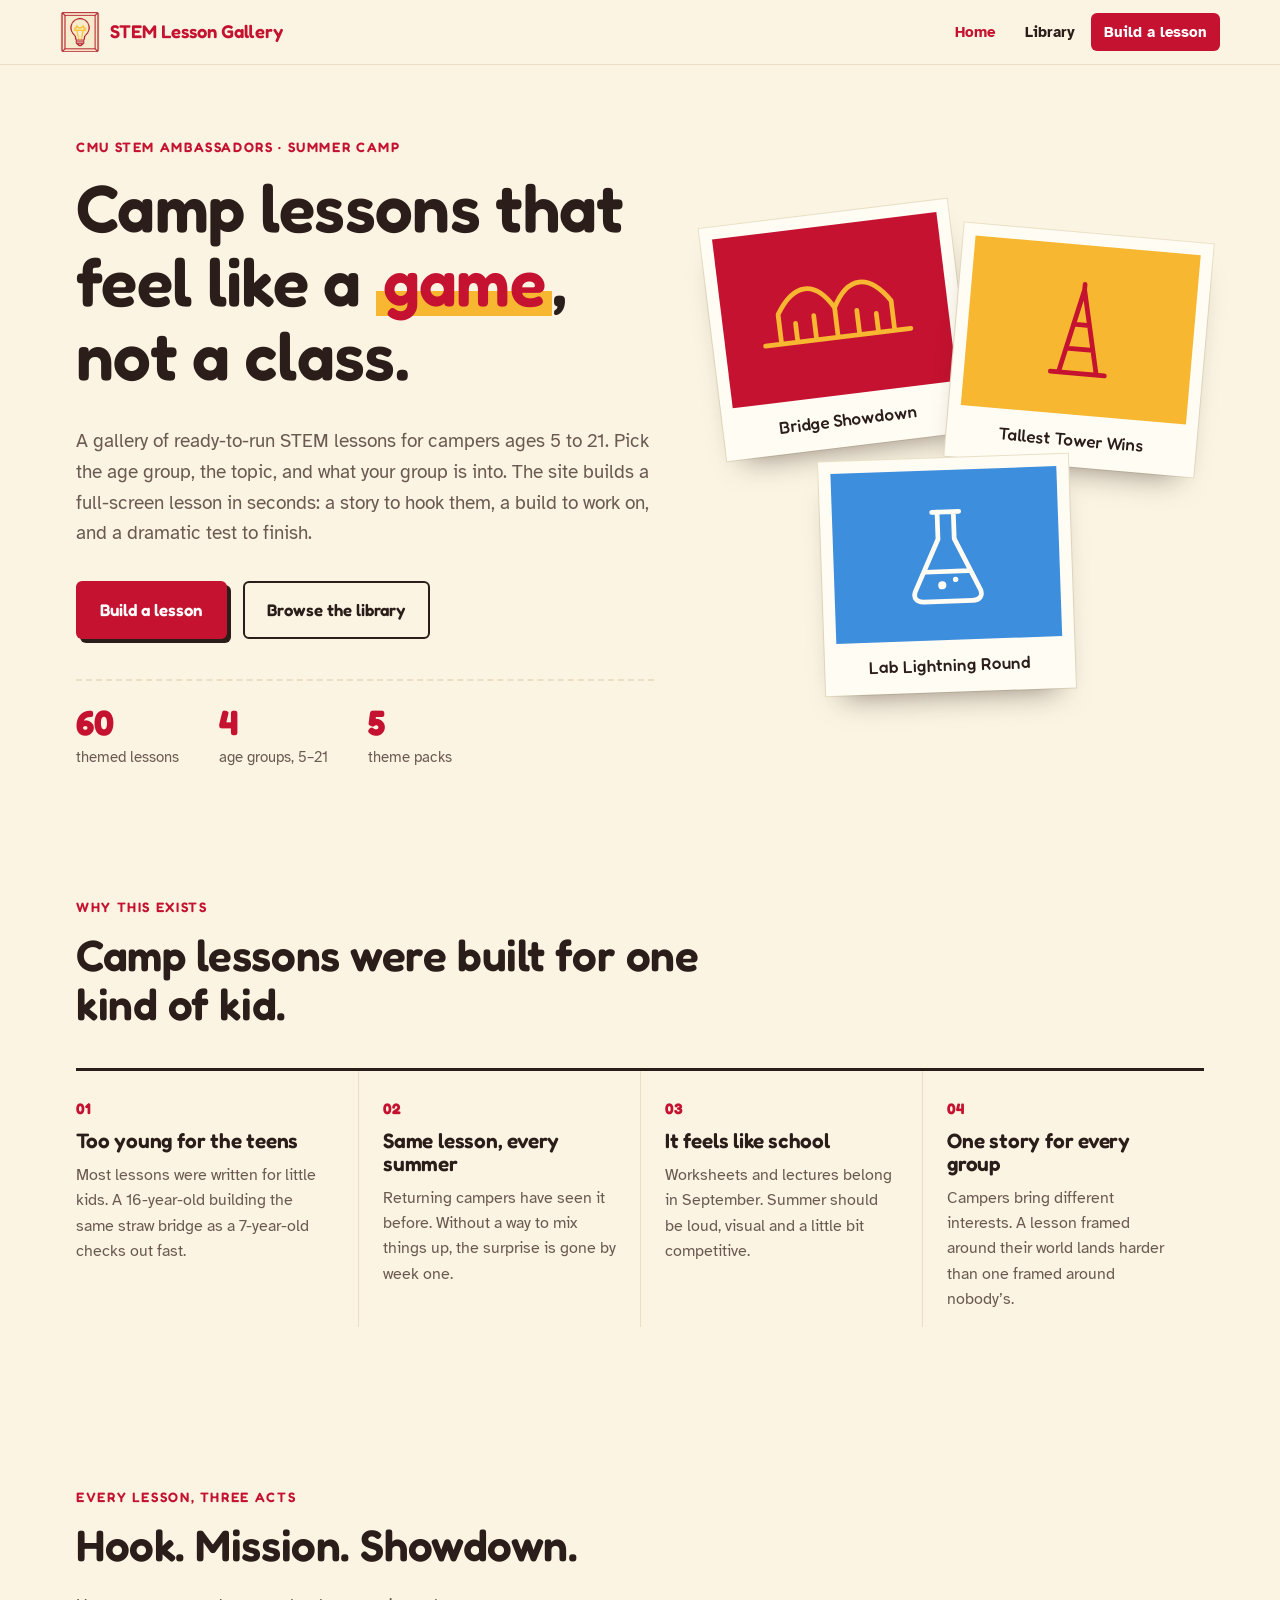
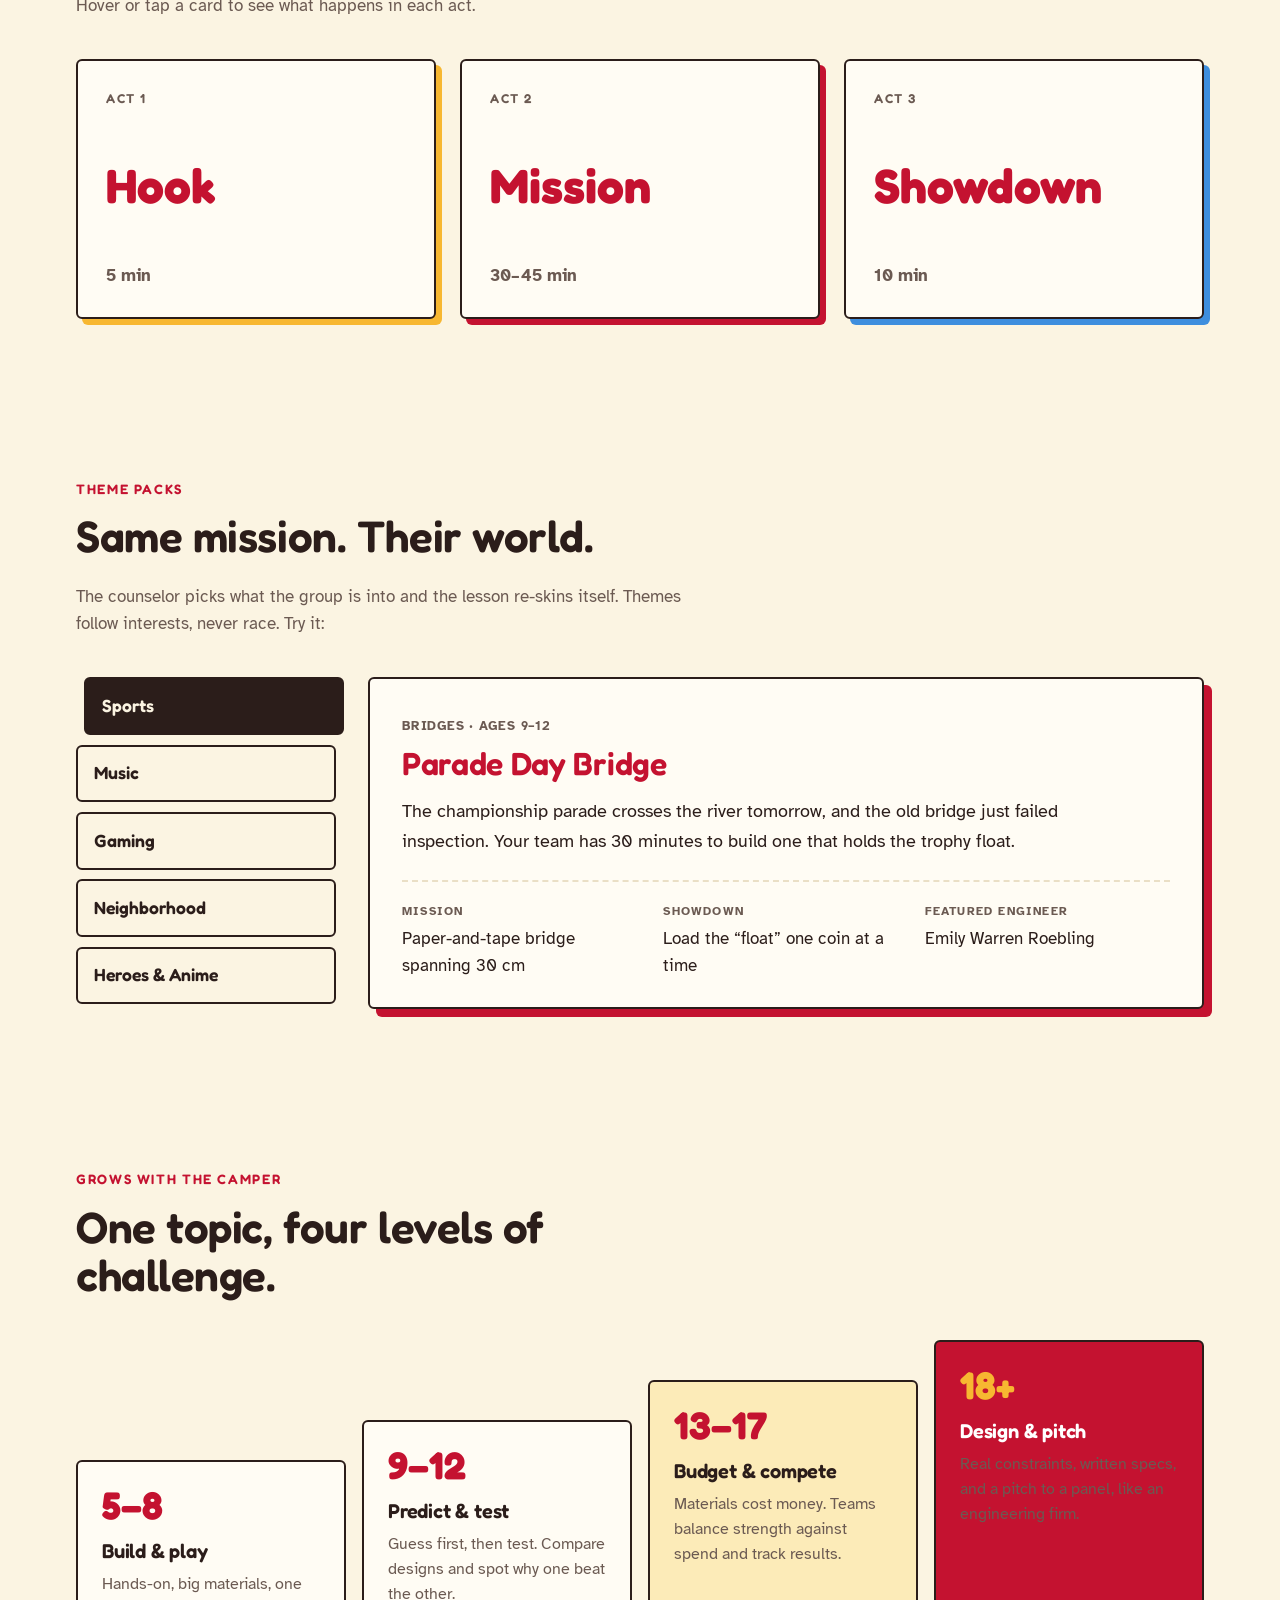
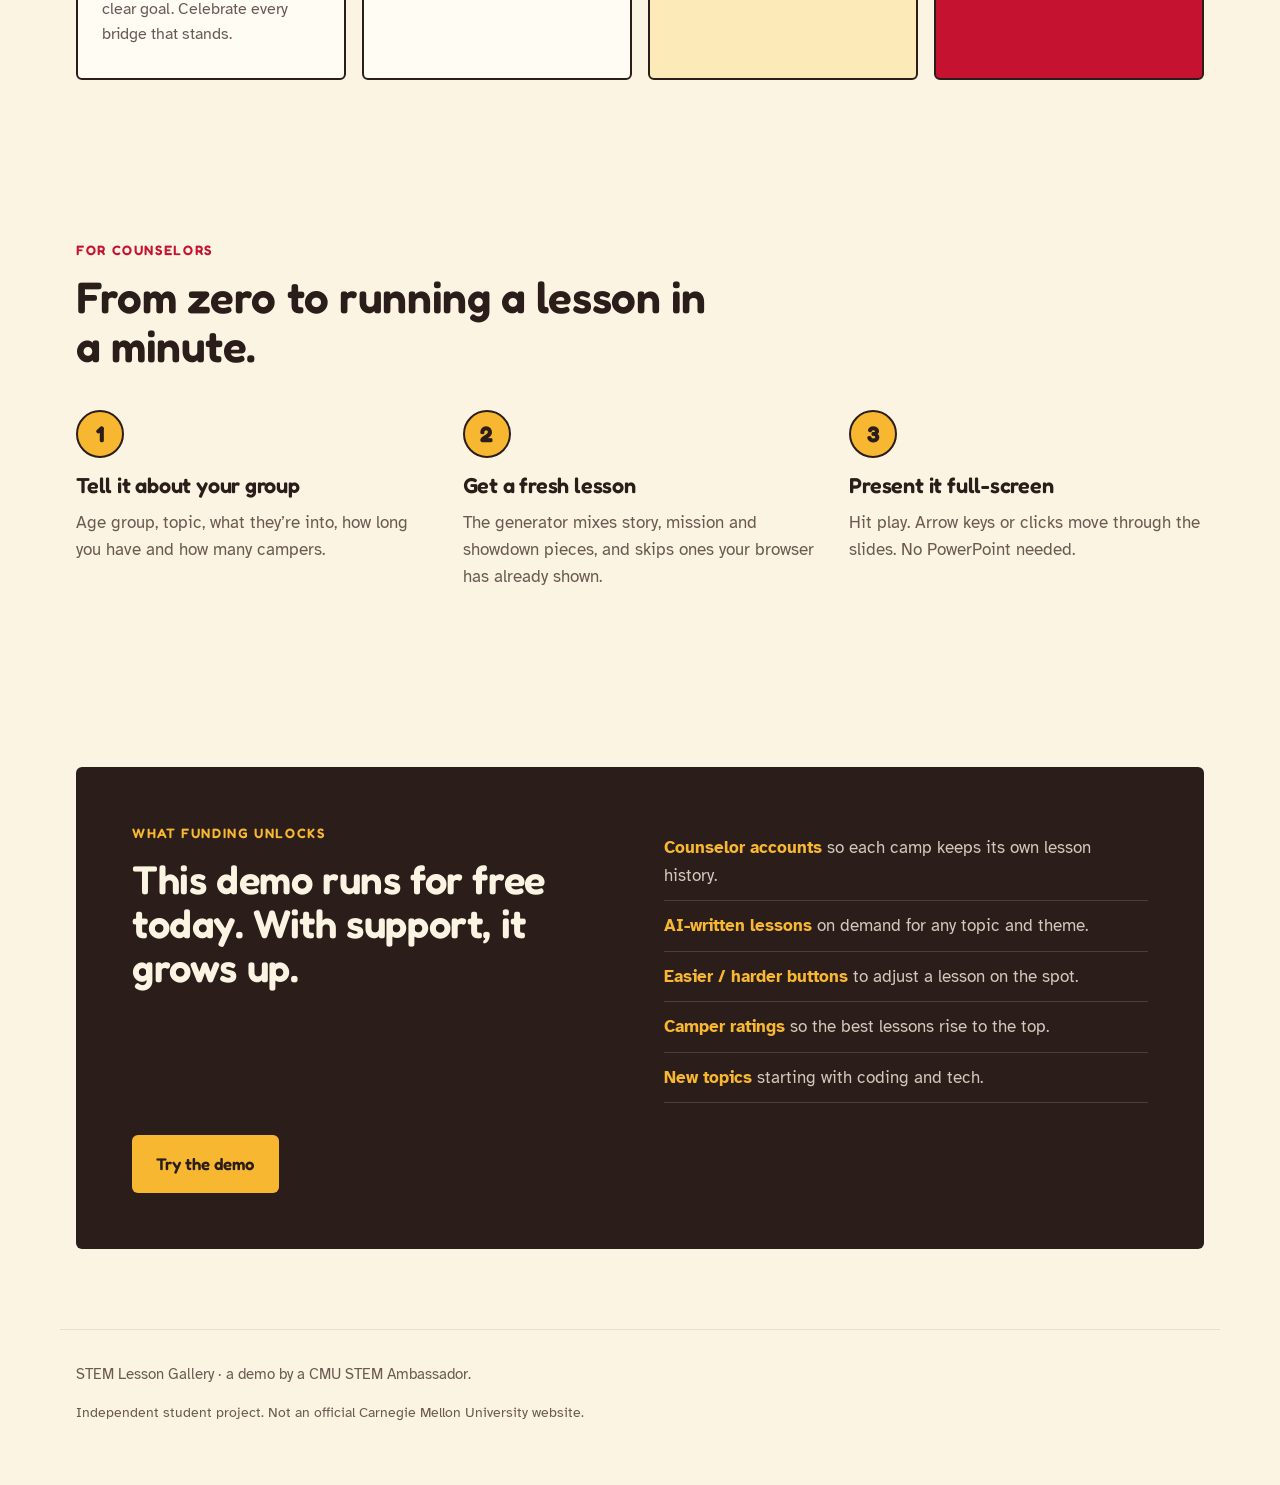
==== index.html @ f268f309 "First version of STEM Lesson Gallery Homepage, lesson library with filters, full-screen slideshow an" ====
<!doctype html>
<html lang="en">
<head>
  <meta charset="utf-8">
  <meta name="viewport" content="width=device-width, initial-scale=1">
  <title>STEM Lesson Gallery</title>
  <meta name="description" content="Game-like, themed STEM lessons for summer camp groups ages 5 to 21. Pick an age group, a topic and what your group is into, and get a ready-to-run lesson.">
  <link rel="icon" href="assets/logo.jpg">
  <link rel="preconnect" href="https://fonts.googleapis.com">
  <link rel="preconnect" href="https://fonts.gstatic.com" crossorigin>
  <link href="https://fonts.googleapis.com/css2?family=Fredoka:wght@500;600;700&family=Atkinson+Hyperlegible:ital,wght@0,400;0,700;1,400&display=swap" rel="stylesheet">
  <link rel="stylesheet" href="style.css">
</head>
<body>

  <!-- ============ NAV ============ -->
  <header class="nav">
    <a class="brand" href="index.html" aria-label="STEM Lesson Gallery home">
      <span class="brand-mark" aria-hidden="true"></span>
      <span class="brand-name">STEM Lesson Gallery</span>
    </a>
    <nav aria-label="Main">
      <a href="index.html" aria-current="page">Home</a>
      <a href="library.html">Library</a>
      <a class="nav-cta" href="generator.html">Build a lesson</a>
    </nav>
  </header>

  <main>
    <!-- ============ HERO ============ -->
    <section class="hero">
      <div class="hero-copy">
        <p class="eyebrow">CMU STEM Ambassadors &middot; Summer Camp</p>
        <h1>Camp lessons that feel like a <span class="mark">game</span>, not a class.</h1>
        <p class="lede">
          A gallery of ready-to-run STEM lessons for campers ages 5 to 21.
          Pick the age group, the topic, and what your group is into.
          The site builds a full-screen lesson in seconds: a story to hook them,
          a build to work on, and a dramatic test to finish.
        </p>
        <div class="hero-actions">
          <a class="btn btn-primary" href="generator.html">Build a lesson</a>
          <a class="btn btn-ghost" href="library.html">Browse the library</a>
        </div>
        <dl class="stats">
          <div><dt>60</dt><dd>themed lessons</dd></div>
          <div><dt>4</dt><dd>age groups, 5&ndash;21</dd></div>
          <div><dt>5</dt><dd>theme packs</dd></div>
        </dl>
      </div>

      <!-- Polaroid stack: swap the drawings for real camp photos (see README) -->
      <div class="hero-art" aria-hidden="true">
        <figure class="polaroid p1">
          <div class="photo photo-red">
            <svg viewBox="0 0 120 80"><path d="M6 60h108M18 60V38M102 60V38M18 38c14-22 30-22 42 0 12-22 28-22 42 0M30 60V46M44 60V42M60 60V38M76 60V42M90 60V46" /></svg>
          </div>
          <figcaption>Bridge Showdown</figcaption>
        </figure>
        <figure class="polaroid p2">
          <div class="photo photo-yellow">
            <svg viewBox="0 0 120 80"><path d="M40 72h40M46 72L60 10l14 62M50 54h20M54 36h12M60 10v-4" /></svg>
          </div>
          <figcaption>Tallest Tower Wins</figcaption>
        </figure>
        <figure class="polaroid p3">
          <div class="photo photo-blue">
            <svg viewBox="0 0 120 80"><path d="M50 8h20M54 8v20L36 66c-2 5 1 8 6 8h36c5 0 8-3 6-8L66 28V8M44 52h32" /><circle cx="56" cy="62" r="3"/><circle cx="66" cy="58" r="2"/></svg>
          </div>
          <figcaption>Lab Lightning Round</figcaption>
        </figure>
      </div>
    </section>

    <!-- ============ PROBLEM ============ -->
    <section class="section problem" id="why">
      <div class="section-head">
        <p class="eyebrow">Why this exists</p>
        <h2>Camp lessons were built for one kind of kid.</h2>
      </div>
      <ol class="problem-list">
        <li>
          <span class="num">01</span>
          <h3>Too young for the teens</h3>
          <p>Most lessons were written for little kids. A 16-year-old building the same straw bridge as a 7-year-old checks out fast.</p>
        </li>
        <li>
          <span class="num">02</span>
          <h3>Same lesson, every summer</h3>
          <p>Returning campers have seen it before. Without a way to mix things up, the surprise is gone by week one.</p>
        </li>
        <li>
          <span class="num">03</span>
          <h3>It feels like school</h3>
          <p>Worksheets and lectures belong in September. Summer should be loud, visual and a little bit competitive.</p>
        </li>
        <li>
          <span class="num">04</span>
          <h3>One story for every group</h3>
          <p>Campers bring different interests. A lesson framed around their world lands harder than one framed around nobody&rsquo;s.</p>
        </li>
      </ol>
    </section>

    <!-- ============ HOW A LESSON WORKS (flip cards) ============ -->
    <section class="section how" id="how">
      <div class="section-head">
        <p class="eyebrow">Every lesson, three acts</p>
        <h2>Hook. Mission. Showdown.</h2>
        <p class="section-sub">Hover or tap a card to see what happens in each act.</p>
      </div>
      <div class="acts">
        <button class="act" type="button">
          <span class="act-inner">
            <span class="act-front">
              <span class="act-step">Act 1</span>
              <span class="act-title">Hook</span>
              <span class="act-time">5 min</span>
            </span>
            <span class="act-back">
              A short story and a big visual. A city needs a bridge before the
              championship parade, and the old one just failed inspection.
            </span>
          </span>
        </button>
        <button class="act" type="button">
          <span class="act-inner">
            <span class="act-front">
              <span class="act-step">Act 2</span>
              <span class="act-title">Mission</span>
              <span class="act-time">30&ndash;45 min</span>
            </span>
            <span class="act-back">
              Teams build or experiment. Older groups get a budget, a materials
              price list, and have to predict how their design will do.
            </span>
          </span>
        </button>
        <button class="act" type="button">
          <span class="act-inner">
            <span class="act-front">
              <span class="act-step">Act 3</span>
              <span class="act-title">Showdown</span>
              <span class="act-time">10 min</span>
            </span>
            <span class="act-back">
              The dramatic test: weights pile on, towers face the fan. Then a
              quick talk-back on what worked and what each team would change.
            </span>
          </span>
        </button>
      </div>
    </section>

    <!-- ============ THEME PACKS (interactive demo) ============ -->
    <section class="section themes" id="themes">
      <div class="section-head">
        <p class="eyebrow">Theme packs</p>
        <h2>Same mission. Their world.</h2>
        <p class="section-sub">
          The counselor picks what the group is into and the lesson re-skins itself.
          Themes follow interests, never race. Try it:
        </p>
      </div>

      <div class="theme-demo">
        <div class="chips" role="tablist" aria-label="Pick a theme">
          <button class="chip is-active" role="tab" aria-selected="true" data-theme="sports">Sports</button>
          <button class="chip" role="tab" aria-selected="false" data-theme="music">Music</button>
          <button class="chip" role="tab" aria-selected="false" data-theme="gaming">Gaming</button>
          <button class="chip" role="tab" aria-selected="false" data-theme="neighborhood">Neighborhood</button>
          <button class="chip" role="tab" aria-selected="false" data-theme="heroes">Heroes &amp; Anime</button>
        </div>

        <article class="mission-card" id="mission-card" aria-live="polite">
          <header>
            <span class="tag">Bridges &middot; Ages 9&ndash;12</span>
            <h3 id="m-title">Parade Day Bridge</h3>
          </header>
          <p class="m-hook" id="m-hook">
            The championship parade crosses the river tomorrow, and the old bridge
            just failed inspection. Your team has 30 minutes to build one that
            holds the trophy float.
          </p>
          <div class="m-meta">
            <div>
              <span class="m-label">Mission</span>
              <span>Paper-and-tape bridge spanning 30&nbsp;cm</span>
            </div>
            <div>
              <span class="m-label">Showdown</span>
              <span id="m-show">Load the &ldquo;float&rdquo; one coin at a time</span>
            </div>
            <div>
              <span class="m-label">Featured engineer</span>
              <span id="m-person">Emily Warren Roebling</span>
            </div>
          </div>
        </article>
      </div>
    </section>

    <!-- ============ AGE LADDER ============ -->
    <section class="section ages" id="ages">
      <div class="section-head">
        <p class="eyebrow">Grows with the camper</p>
        <h2>One topic, four levels of challenge.</h2>
      </div>
      <div class="ladder">
        <div class="rung r1">
          <span class="age">5&ndash;8</span>
          <h3>Build &amp; play</h3>
          <p>Hands-on, big materials, one clear goal. Celebrate every bridge that stands.</p>
        </div>
        <div class="rung r2">
          <span class="age">9&ndash;12</span>
          <h3>Predict &amp; test</h3>
          <p>Guess first, then test. Compare designs and spot why one beat the other.</p>
        </div>
        <div class="rung r3">
          <span class="age">13&ndash;17</span>
          <h3>Budget &amp; compete</h3>
          <p>Materials cost money. Teams balance strength against spend and track results.</p>
        </div>
        <div class="rung r4">
          <span class="age">18+</span>
          <h3>Design &amp; pitch</h3>
          <p>Real constraints, written specs, and a pitch to a panel, like an engineering firm.</p>
        </div>
      </div>
    </section>

    <!-- ============ HOW TO USE ============ -->
    <section class="section use" id="use">
      <div class="section-head">
        <p class="eyebrow">For counselors</p>
        <h2>From zero to running a lesson in a minute.</h2>
      </div>
      <ol class="steps">
        <li>
          <h3>Tell it about your group</h3>
          <p>Age group, topic, what they&rsquo;re into, how long you have and how many campers.</p>
        </li>
        <li>
          <h3>Get a fresh lesson</h3>
          <p>The generator mixes story, mission and showdown pieces, and skips ones your browser has already shown.</p>
        </li>
        <li>
          <h3>Present it full-screen</h3>
          <p>Hit play. Arrow keys or clicks move through the slides. No PowerPoint needed.</p>
        </li>
      </ol>
    </section>

    <!-- ============ PITCH ============ -->
    <section class="section pitch" id="next">
      <div class="pitch-card">
        <div>
          <p class="eyebrow eyebrow-light">What funding unlocks</p>
          <h2>This demo runs for free today. With support, it grows up.</h2>
        </div>
        <ul class="roadmap">
          <li><strong>Counselor accounts</strong> so each camp keeps its own lesson history.</li>
          <li><strong>AI-written lessons</strong> on demand for any topic and theme.</li>
          <li><strong>Easier / harder buttons</strong> to adjust a lesson on the spot.</li>
          <li><strong>Camper ratings</strong> so the best lessons rise to the top.</li>
          <li><strong>New topics</strong> starting with coding and tech.</li>
        </ul>
        <a class="btn btn-yellow" href="generator.html">Try the demo</a>
      </div>
    </section>
  </main>

  <footer class="footer">
    <p>STEM Lesson Gallery &middot; a demo by a CMU STEM Ambassador.</p>
    <p class="fine">Independent student project. Not an official Carnegie Mellon University website.</p>
  </footer>

  <script>
    // Theme pack demo: one mission, re-skinned per interest.
    // Later this data will come from data/lessons.json instead of living here.
    const themes = {
      sports: {
        title: "Parade Day Bridge",
        hook: "The championship parade crosses the river tomorrow, and the old bridge just failed inspection. Your team has 30 minutes to build one that holds the trophy float.",
        show: "Load the “float” one coin at a time",
        person: "Emily Warren Roebling"
      },
      music: {
        title: "Main Stage Walkway",
        hook: "The headliner’s entrance is a bridge over the crowd, and the stage crew just quit. Build a walkway strong enough for the star and their gear.",
        show: "Stack the “amp” until the walkway drops the beat",
        person: "Fazlur Rahman Khan"
      },
      gaming: {
        title: "Level 7: The Gap",
        hook: "Your squad is one jump from the final boss, but the bridge spawns broken. Craft a crossing before the timer runs out.",
        show: "Boss-fight weight test, one power-up at a time",
        person: "Jerry Lawson"
      },
      neighborhood: {
        title: "Bridge to the Hill",
        hook: "Pittsburgh is the city of bridges. A new walkway could reconnect the Hill District to downtown. Your crew gets the contract.",
        show: "Community test day: load it like rush hour",
        person: "Archie Alexander"
      },
      heroes: {
        title: "Rescue Span",
        hook: "A villain snapped the only bridge out of the city and civilians are stranded. Heroes can’t fly everyone out. Engineers can build.",
        show: "Evacuation test: how many citizens can it hold?",
        person: "Othmar Ammann"
      }
    };

    const chips = document.querySelectorAll(".chip");
    const card = document.getElementById("mission-card");

    chips.forEach(chip => {
      chip.addEventListener("click", () => {
        const t = themes[chip.dataset.theme];
        chips.forEach(c => { c.classList.remove("is-active"); c.setAttribute("aria-selected", "false"); });
        chip.classList.add("is-active");
        chip.setAttribute("aria-selected", "true");

        card.classList.add("is-swapping");
        setTimeout(() => {
          document.getElementById("m-title").textContent = t.title;
          document.getElementById("m-hook").textContent = t.hook;
          document.getElementById("m-show").textContent = t.show;
          document.getElementById("m-person").textContent = t.person;
          card.dataset.theme = chip.dataset.theme;
          card.classList.remove("is-swapping");
        }, 180);
      });
    });

    // Flip cards: tap to flip on touch screens (hover handles desktop).
    document.querySelectorAll(".act").forEach(a =>
      a.addEventListener("click", () => a.classList.toggle("is-flipped"))
    );
  </script>
</body>
</html>
---- style.css ----
/* =========================================================
   STEM Lesson Gallery — shared styles
   Colors live in :root so every page (library, slideshow,
   generator) can reuse them. Change a color once, it changes
   everywhere.
   ========================================================= */

:root {
  /* Brand */
  --red: #C41230;          /* CMU red: main color */
  --red-dark: #9E0E26;
  --red-soft: #F6D9D3;
  --yellow: #F7B731;       /* sunny accent, matches the bulb in the logo */
  --yellow-soft: #FCEBB8;
  --sky: #3E8EDE;          /* used sparingly (science / theme tint) */

  /* Neutrals: warm, never pure black or grey */
  --cream: #FBF4E2;        /* page background, close to the logo's cream */
  --paper: #FFFCF4;        /* cards */
  --ink: #2B1D1A;          /* text: very dark warm brown */
  --ink-soft: #6B5A52;
  --line: #EADFC6;

  --font-display: "Fredoka", "Trebuchet MS", sans-serif;
  --font-body: "Atkinson Hyperlegible", system-ui, sans-serif;

  --radius: 6px;           /* small radius on purpose: crisp, not bubbly */
  --shadow: 0 1px 0 var(--line), 0 10px 24px -14px rgba(43, 29, 26, .35);
  --max: 1160px;
}

/* ---------- Base ---------- */
*, *::before, *::after { box-sizing: border-box; }

html { scroll-behavior: smooth; }

body {
  margin: 0;
  background: var(--cream);
  color: var(--ink);
  font-family: var(--font-body);
  font-size: 1.0625rem;
  line-height: 1.6;
  -webkit-font-smoothing: antialiased;
}

h1, h2, h3 {
  font-family: var(--font-display);
  font-weight: 600;
  line-height: 1.1;
  margin: 0 0 .5em;
  letter-spacing: -.01em;
}

p { margin: 0 0 1em; }
a { color: var(--red); }

:focus-visible {
  outline: 3px solid var(--yellow);
  outline-offset: 3px;
}

/* ---------- Nav ---------- */
.nav {
  position: sticky;
  top: 0;
  z-index: 20;
  display: flex;
  align-items: center;
  justify-content: space-between;
  gap: 1rem;
  padding: .75rem max(16px, calc((100% - var(--max)) / 2));
  background: rgba(251, 244, 226, .92);
  backdrop-filter: blur(8px);
  border-bottom: 1px solid var(--line);
}

.brand {
  display: flex;
  align-items: center;
  gap: .6rem;
  text-decoration: none;
  color: var(--red);
}

/* Crops just the framed bulb out of the square logo image */
.brand-mark {
  width: 40px;
  height: 40px;
  background: url("assets/logo.jpg") 50% 39% / 222% no-repeat;
  border-radius: 4px;
}

.brand-name {
  font-family: var(--font-display);
  font-weight: 600;
  font-size: 1.15rem;
}

.nav nav { display: flex; align-items: center; gap: .25rem; }

.nav nav a {
  padding: .45rem .8rem;
  border-radius: var(--radius);
  color: var(--ink);
  text-decoration: none;
  font-weight: 700;
  font-size: .95rem;
}

.nav nav a:hover { background: var(--yellow-soft); }
.nav nav a[aria-current="page"] { color: var(--red); }

.nav nav a.nav-cta {
  background: var(--red);
  color: #fff;
}
.nav nav a.nav-cta:hover { background: var(--red-dark); }

/* ---------- Buttons ---------- */
.btn {
  display: inline-block;
  padding: .85rem 1.4rem;
  border-radius: var(--radius);
  font-family: var(--font-display);
  font-weight: 600;
  font-size: 1.05rem;
  text-decoration: none;
  border: 2px solid transparent;
  transition: transform .15s ease, box-shadow .15s ease, background .15s ease;
}

/* "Pressable" buttons: a solid offset shadow that collapses on click */
.btn-primary {
  background: var(--red);
  color: #fff;
  box-shadow: 4px 4px 0 var(--ink);
}
.btn-primary:hover { transform: translate(-2px, -2px); box-shadow: 6px 6px 0 var(--ink); }
.btn-primary:active { transform: translate(3px, 3px); box-shadow: 1px 1px 0 var(--ink); }

.btn-ghost {
  color: var(--ink);
  border-color: var(--ink);
}
.btn-ghost:hover { background: var(--ink); color: var(--cream); }

.btn-yellow {
  background: var(--yellow);
  color: var(--ink);
  box-shadow: 4px 4px 0 var(--ink);
  justify-self: start;
}
.btn-yellow:hover { transform: translate(-2px, -2px); box-shadow: 6px 6px 0 var(--ink); }

/* ---------- Shared section layout ---------- */
.section {
  max-width: var(--max);
  margin: 0 auto;
  padding: 5rem 16px;
}

.section-head { max-width: 640px; margin-bottom: 2.5rem; }
.section-head h2 { font-size: clamp(2rem, 4vw, 2.75rem); }
.section-sub { color: var(--ink-soft); }

.eyebrow {
  font-family: var(--font-display);
  font-weight: 600;
  font-size: .85rem;
  letter-spacing: .12em;
  text-transform: uppercase;
  color: var(--red);
  margin-bottom: .75rem;
}
.eyebrow-light { color: var(--yellow); }

/* ---------- Hero ---------- */
.hero {
  max-width: var(--max);
  margin: 0 auto;
  padding: 4.5rem 16px 3rem;
  display: grid;
  grid-template-columns: 1.15fr 1fr;
  gap: 3rem;
  align-items: center;
}

.hero h1 {
  font-size: clamp(2.5rem, 5.5vw, 4.2rem);
  color: var(--ink);
}

/* Highlighter swipe behind a word */
.mark {
  color: var(--red);
  background: linear-gradient(transparent 62%, var(--yellow) 62%, var(--yellow) 92%, transparent 92%);
  padding: 0 .1em;
}

.lede { font-size: 1.2rem; color: var(--ink-soft); max-width: 34em; }

.hero-actions { display: flex; flex-wrap: wrap; gap: 1rem; margin: 2rem 0 2.5rem; }

.stats {
  display: flex;
  gap: 2.5rem;
  margin: 0;
  padding-top: 1.5rem;
  border-top: 2px dashed var(--line);
}
.stats div { display: flex; flex-direction: column; }
.stats dt {
  font-family: var(--font-display);
  font-weight: 700;
  font-size: 2.2rem;
  line-height: 1;
  color: var(--red);
}
.stats dd { margin: .3rem 0 0; color: var(--ink-soft); font-size: .95rem; }

/* Polaroid stack */
.hero-art {
  position: relative;
  height: 500px;
}

.polaroid {
  position: absolute;
  margin: 0;
  width: 250px;
  padding: 12px 12px 0;
  background: var(--paper);
  box-shadow: 0 18px 30px -18px rgba(43, 29, 26, .55), 0 0 0 1px var(--line);
  transition: transform .35s cubic-bezier(.2, .8, .2, 1.2), z-index 0s;
}
.polaroid figcaption {
  font-family: var(--font-display);
  font-weight: 500;
  text-align: center;
  padding: .7rem 0 .9rem;
  color: var(--ink);
}
.polaroid:hover { transform: rotate(0deg) scale(1.05); z-index: 5; }

.p1 { top: 10px;  left: 2%;  transform: rotate(-7deg); }
.p2 { top: 30px;  right: 0;  transform: rotate(5deg); }
.p3 { top: 255px; left: 24%; transform: rotate(-2deg); }

.photo {
  aspect-ratio: 4 / 3;
  display: grid;
  place-items: center;
}
.photo svg {
  width: 72%;
  fill: none;
  stroke-width: 3.5;
  stroke-linecap: round;
  stroke-linejoin: round;
}
.photo-red    { background: var(--red); }
.photo-red svg    { stroke: var(--yellow); }
.photo-yellow { background: var(--yellow); }
.photo-yellow svg { stroke: var(--red); }
.photo-blue   { background: var(--sky); }
.photo-blue svg   { stroke: var(--paper); }
.photo-blue circle { fill: var(--paper); stroke: none; }

/* Real photos: use <img class="photo-img"> inside .polaroid instead of .photo */
.photo-img { width: 100%; aspect-ratio: 4 / 3; object-fit: cover; display: block; }

/* ---------- Problem ---------- */
.problem-list {
  list-style: none;
  margin: 0;
  padding: 0;
  display: grid;
  grid-template-columns: repeat(4, 1fr);
  border-top: 3px solid var(--ink);
}
.problem-list li {
  padding: 1.5rem 1.5rem 0 0;
}
.problem-list li + li { padding-left: 1.5rem; border-left: 1px solid var(--line); }
.problem-list .num {
  font-family: var(--font-display);
  font-weight: 700;
  color: var(--red);
  font-size: .95rem;
}
.problem-list h3 { font-size: 1.3rem; margin-top: .5rem; }
.problem-list p { color: var(--ink-soft); font-size: .98rem; }

/* ---------- Acts (flip cards) ---------- */
.acts {
  display: grid;
  grid-template-columns: repeat(3, 1fr);
  gap: 1.5rem;
}

.act {
  all: unset;
  cursor: pointer;
  perspective: 1000px;
  height: 260px;
}
.act:focus-visible .act-inner { outline: 3px solid var(--yellow); outline-offset: 4px; }

.act-inner {
  position: relative;
  display: block;
  height: 100%;
  transform-style: preserve-3d;
  transition: transform .6s cubic-bezier(.3, .7, .2, 1);
}
.act:hover .act-inner,
.act.is-flipped .act-inner { transform: rotateY(180deg); }

.act-front, .act-back {
  position: absolute;
  inset: 0;
  backface-visibility: hidden;
  border-radius: var(--radius);
  padding: 1.75rem;
  display: flex;
  flex-direction: column;
}

.act-front {
  background: var(--paper);
  border: 2px solid var(--ink);
  box-shadow: 6px 6px 0 var(--ink);
  justify-content: space-between;
}
.act:nth-child(1) .act-front { box-shadow: 6px 6px 0 var(--yellow); }
.act:nth-child(2) .act-front { box-shadow: 6px 6px 0 var(--red); }
.act:nth-child(3) .act-front { box-shadow: 6px 6px 0 var(--sky); }

.act-step {
  font-family: var(--font-display);
  font-weight: 600;
  text-transform: uppercase;
  letter-spacing: .12em;
  font-size: .8rem;
  color: var(--ink-soft);
}
.act-title {
  font-family: var(--font-display);
  font-weight: 700;
  font-size: 3rem;
  line-height: 1;
  color: var(--red);
}
.act-time { font-weight: 700; color: var(--ink-soft); }

.act-back {
  transform: rotateY(180deg);
  background: var(--red);
  color: #fff;
  font-size: 1.1rem;
  line-height: 1.5;
  justify-content: center;
}

/* ---------- Theme demo ---------- */
.theme-demo {
  display: grid;
  grid-template-columns: 260px 1fr;
  gap: 2rem;
  align-items: start;
}

.chips { display: flex; flex-direction: column; gap: .6rem; }

.chip {
  font: inherit;
  font-family: var(--font-display);
  font-weight: 600;
  font-size: 1.1rem;
  text-align: left;
  padding: .8rem 1rem;
  background: transparent;
  color: var(--ink);
  border: 2px solid var(--ink);
  border-radius: var(--radius);
  cursor: pointer;
  transition: background .15s, color .15s, transform .15s;
}
.chip:hover { background: var(--yellow-soft); transform: translateX(4px); }
.chip.is-active { background: var(--ink); color: var(--cream); transform: translateX(8px); }

.mission-card {
  --accent: var(--red);
  position: relative;
  background: var(--paper);
  border: 2px solid var(--ink);
  border-radius: var(--radius);
  padding: 2rem 2rem 1.75rem;
  box-shadow: 8px 8px 0 var(--accent);
  transition: box-shadow .3s, opacity .18s, transform .18s;
}
.mission-card.is-swapping { opacity: 0; transform: translateY(6px); }

/* Each theme tints the card */
.mission-card[data-theme="music"]        { --accent: var(--yellow); }
.mission-card[data-theme="gaming"]       { --accent: var(--sky); }
.mission-card[data-theme="neighborhood"] { --accent: var(--ink); }
.mission-card[data-theme="heroes"]       { --accent: var(--red-dark); }

.mission-card .tag {
  display: inline-block;
  font-size: .8rem;
  font-weight: 700;
  letter-spacing: .06em;
  text-transform: uppercase;
  color: var(--ink-soft);
  margin-bottom: .6rem;
}
.mission-card h3 { font-size: 2rem; color: var(--red); }
.m-hook { font-size: 1.15rem; max-width: 40em; }

.m-meta {
  display: grid;
  grid-template-columns: repeat(3, 1fr);
  gap: 1rem;
  margin-top: 1.5rem;
  padding-top: 1.25rem;
  border-top: 2px dashed var(--line);
}
.m-meta div { display: flex; flex-direction: column; gap: .2rem; }
.m-label {
  font-size: .75rem;
  font-weight: 700;
  text-transform: uppercase;
  letter-spacing: .1em;
  color: var(--ink-soft);
}

/* ---------- Age ladder ---------- */
.ladder {
  display: grid;
  grid-template-columns: repeat(4, 1fr);
  gap: 1rem;
  align-items: end;
}
.rung {
  background: var(--paper);
  border: 2px solid var(--ink);
  border-radius: var(--radius);
  padding: 1.5rem;
  transition: transform .2s;
}
.rung:hover { transform: translateY(-6px); }
/* Steps get taller: harder challenge as campers get older */
.r1 { min-height: 220px; }
.r2 { min-height: 260px; }
.r3 { min-height: 300px; background: var(--yellow-soft); }
.r4 { min-height: 340px; background: var(--red); color: #fff; }
.r4 .age { color: var(--yellow); }
.r4 p { color: rgba(255, 255, 255, .88); }

.age {
  display: block;
  font-family: var(--font-display);
  font-weight: 700;
  font-size: 2.4rem;
  color: var(--red);
  line-height: 1;
  margin-bottom: 1rem;
}
.rung h3 { font-size: 1.25rem; }
.rung p { font-size: .98rem; color: var(--ink-soft); margin: 0; }

/* ---------- Steps ---------- */
.steps {
  list-style: none;
  counter-reset: step;
  margin: 0;
  padding: 0;
  display: grid;
  grid-template-columns: repeat(3, 1fr);
  gap: 2rem;
}
.steps li { counter-increment: step; position: relative; padding-top: 4rem; }
.steps li::before {
  content: counter(step);
  position: absolute;
  top: 0;
  left: 0;
  width: 3rem;
  height: 3rem;
  display: grid;
  place-items: center;
  font-family: var(--font-display);
  font-weight: 700;
  font-size: 1.4rem;
  background: var(--yellow);
  border: 2px solid var(--ink);
  border-radius: 50%;
}
.steps h3 { font-size: 1.35rem; }
.steps p { color: var(--ink-soft); }

/* ---------- Pitch ---------- */
.pitch-card {
  background: var(--ink);
  color: var(--cream);
  border-radius: var(--radius);
  padding: clamp(2rem, 5vw, 3.5rem);
  display: grid;
  grid-template-columns: 1fr 1fr;
  gap: 2rem 3rem;
}
.pitch-card h2 { font-size: clamp(1.8rem, 3.5vw, 2.5rem); }
.roadmap { margin: 0; padding: 0; list-style: none; }
.roadmap li {
  padding: .7rem 0;
  border-bottom: 1px solid rgba(251, 244, 226, .15);
  color: rgba(251, 244, 226, .8);
}
.roadmap strong { color: var(--yellow); }

/* ---------- Footer ---------- */
.footer {
  max-width: var(--max);
  margin: 0 auto;
  padding: 2rem 16px 3rem;
  border-top: 1px solid var(--line);
  color: var(--ink-soft);
  font-size: .95rem;
}
.footer .fine { font-size: .85rem; }

/* ---------- Responsive ---------- */
@media (max-width: 900px) {
  .hero { grid-template-columns: 1fr; padding-top: 3rem; }
  .hero-art { height: 420px; max-width: 460px; width: 100%; margin: 0 auto; }
  .polaroid { width: 200px; }
  .p3 { top: 205px; }
  .problem-list { grid-template-columns: 1fr 1fr; }
  .problem-list li:nth-child(3) { padding-left: 0; border-left: 0; }
  .acts, .steps { grid-template-columns: 1fr; }
  .theme-demo { grid-template-columns: 1fr; }
  .chips { flex-direction: row; flex-wrap: wrap; }
  .chip.is-active, .chip:hover { transform: none; }
  .ladder { grid-template-columns: 1fr 1fr; }
  .rung { min-height: 0 !important; }
  .pitch-card { grid-template-columns: 1fr; }
}

@media (max-width: 560px) {
  .brand-name { display: none; }
  .section { padding: 3.5rem 16px; }
  .problem-list, .ladder, .m-meta { grid-template-columns: 1fr; }
  .problem-list li, .problem-list li + li { padding-left: 0; border-left: 0; }
  .stats { gap: 1.5rem; }
  .polaroid { width: 160px; }
  .hero-art { height: 350px; }
  .p3 { top: 170px; }
}

/* Respect people who turn off motion in their OS settings */
@media (prefers-reduced-motion: reduce) {
  *, *::before, *::after { transition: none !important; scroll-behavior: auto !important; }
}

/* =========================================================
   LIBRARY PAGE
   ========================================================= */
.library { max-width: var(--max); margin: 0 auto; padding: 3rem 16px 4rem; }

.lib-head h1 { font-size: clamp(2.2rem, 5vw, 3.4rem); }
.lib-head .section-sub { max-width: 36em; }

/* ---------- Filters ---------- */
.filters {
  margin: 2rem 0 2.5rem;
  padding: 1.25rem 1.5rem;
  background: var(--paper);
  border: 2px solid var(--ink);
  border-radius: var(--radius);
  box-shadow: 6px 6px 0 var(--yellow);
  display: grid;
  gap: .9rem;
}
.filter-group { display: grid; grid-template-columns: 110px 1fr; align-items: center; gap: 1rem; }
.filter-label {
  font-size: .78rem;
  font-weight: 700;
  letter-spacing: .1em;
  text-transform: uppercase;
  color: var(--ink-soft);
}
.filter-options { display: flex; flex-wrap: wrap; gap: .45rem; }

.pill {
  font: inherit;
  font-family: var(--font-display);
  font-weight: 600;
  font-size: .95rem;
  padding: .35rem .85rem;
  border: 2px solid var(--line);
  border-radius: 999px;
  background: transparent;
  color: var(--ink);
  cursor: pointer;
  transition: border-color .15s, background .15s, color .15s;
}
.pill:hover { border-color: var(--ink); }
.pill.is-active { background: var(--red); border-color: var(--red); color: #fff; }

.filter-foot {
  display: flex;
  align-items: center;
  gap: 1rem;
  padding-top: .8rem;
  border-top: 2px dashed var(--line);
}
.result-count { margin: 0; font-weight: 700; }
.link-btn {
  font: inherit;
  background: none;
  border: 0;
  padding: 0;
  color: var(--red);
  text-decoration: underline;
  cursor: pointer;
}

/* ---------- Rows ---------- */
.row { margin-bottom: 2.75rem; }
.row-head { display: flex; align-items: end; justify-content: space-between; margin-bottom: .9rem; }
.row-head h2 { font-size: 1.7rem; margin: 0; }
.row-head h2 span {
  font-family: var(--font-body);
  font-size: .9rem;
  font-weight: 700;
  color: var(--ink-soft);
  margin-left: .35rem;
}
.row-arrows { display: flex; gap: .4rem; }
.arrow {
  width: 38px;
  height: 38px;
  display: grid;
  place-items: center;
  border: 2px solid var(--ink);
  border-radius: 50%;
  background: var(--paper);
  cursor: pointer;
  transition: background .15s;
}
.arrow:hover { background: var(--yellow); }
.arrow svg { width: 18px; fill: none; stroke: var(--ink); stroke-width: 2.5; stroke-linecap: round; stroke-linejoin: round; }

.row-track {
  display: grid;
  grid-auto-flow: column;
  grid-auto-columns: 260px;
  gap: 1.1rem;
  overflow-x: auto;
  scroll-snap-type: x mandatory;
  padding: 10px 4px 18px;          /* room for hover lift + shadow */
  margin: -10px -4px 0;
  scrollbar-width: thin;
  scrollbar-color: var(--line) transparent;
}

/* ---------- Lesson card ---------- */
.lesson-card {
  --tc: var(--red);       /* thumbnail color, set per theme below */
  --tf: var(--yellow);    /* icon color */
  scroll-snap-align: start;
  display: flex;
  flex-direction: column;
  background: var(--paper);
  border: 2px solid var(--ink);
  border-radius: var(--radius);
  color: var(--ink);
  text-decoration: none;
  overflow: hidden;
  transition: transform .25s ease, box-shadow .25s ease;
  will-change: transform;
}
.lesson-card:hover { box-shadow: 6px 8px 0 var(--ink); }
.lesson-card:focus-visible { outline: 3px solid var(--yellow); outline-offset: 3px; }

.lesson-card[data-theme="sports"]       { --tc: var(--red);      --tf: var(--yellow); }
.lesson-card[data-theme="music"]        { --tc: var(--ink);      --tf: var(--yellow); }
.lesson-card[data-theme="gaming"]       { --tc: var(--sky);      --tf: var(--paper); }
.lesson-card[data-theme="neighborhood"] { --tc: var(--yellow);   --tf: var(--red); }
.lesson-card[data-theme="heroes"]       { --tc: var(--red-dark); --tf: var(--paper); }

.thumb {
  position: relative;
  aspect-ratio: 16 / 10;
  background-color: var(--tc);
  display: grid;
  place-items: center;
  border-bottom: 2px solid var(--ink);
}
/* A different texture per theme so rows don't look like the same card 60 times */
.lesson-card[data-theme="sports"] .thumb {
  background-image: repeating-linear-gradient(90deg, transparent 0 38px, rgba(255,255,255,.08) 38px 40px);
}
.lesson-card[data-theme="music"] .thumb {
  background-image: repeating-radial-gradient(circle at 85% 120%, transparent 0 14px, rgba(247,183,49,.12) 14px 16px);
}
.lesson-card[data-theme="gaming"] .thumb {
  background-image:
    linear-gradient(rgba(255,255,255,.1) 2px, transparent 2px),
    linear-gradient(90deg, rgba(255,255,255,.1) 2px, transparent 2px);
  background-size: 22px 22px;
}
.lesson-card[data-theme="neighborhood"] .thumb {
  background-image: linear-gradient(transparent 72%, rgba(196,18,48,.14) 72% 74%, transparent 74%);
}
.lesson-card[data-theme="heroes"] .thumb {
  background-image: repeating-linear-gradient(135deg, transparent 0 16px, rgba(255,255,255,.07) 16px 18px);
}

.thumb-icon svg {
  width: 120px;
  fill: none;
  stroke: var(--tf);
  stroke-width: 3.5;
  stroke-linecap: round;
  stroke-linejoin: round;
  transition: transform .35s cubic-bezier(.2, .8, .2, 1.3);
}
.thumb-icon circle { fill: var(--tf); stroke: none; }
.lesson-card:hover .thumb-icon svg { transform: scale(1.12) rotate(-3deg); }

.thumb-age, .thumb-theme {
  position: absolute;
  top: 10px;
  font-size: .75rem;
  font-weight: 700;
  padding: .15rem .5rem;
  border-radius: 3px;
}
.thumb-age { left: 10px; background: var(--paper); color: var(--ink); }
.thumb-theme {
  right: 10px;
  color: var(--tf);
  border: 1.5px solid currentColor;
  text-transform: uppercase;
  letter-spacing: .06em;
}

.thumb-play {
  position: absolute;
  right: 12px;
  bottom: 12px;
  width: 40px;
  height: 40px;
  display: grid;
  place-items: center;
  border-radius: 50%;
  background: var(--paper);
  border: 2px solid var(--ink);
  opacity: 0;
  transform: scale(.7);
  transition: opacity .2s, transform .2s;
}
.thumb-play svg { width: 18px; fill: var(--red); margin-left: 2px; }
.lesson-card:hover .thumb-play,
.lesson-card:focus-visible .thumb-play { opacity: 1; transform: scale(1); }

.card-body { padding: .85rem 1rem 1rem; display: flex; flex-direction: column; gap: .2rem; flex: 1; }
.card-body h3 { font-size: 1.15rem; margin: 0; }
.card-sub { margin: 0; font-size: .88rem; color: var(--ink-soft); }
.card-person { margin: auto 0 0; padding-top: .5rem; font-size: .82rem; font-style: italic; color: var(--red); }

.empty {
  padding: 2rem;
  text-align: center;
  border: 2px dashed var(--line);
  border-radius: var(--radius);
  color: var(--ink-soft);
}

@media (max-width: 640px) {
  .filters { padding: 1rem; }
  .filter-group { grid-template-columns: 1fr; gap: .4rem; }
  .row-arrows { display: none; }          /* swipe instead */
  .row-track { grid-auto-columns: 78%; }
}

/* =========================================================
   SLIDESHOW PAGE
   body[data-theme] sets three colors for the whole deck:
   --tc theme color, --tf icon/accent on it, --tt text on it
   ========================================================= */
.show-body {
  --tc: var(--red); --tf: var(--yellow); --tt: #fff;
  overflow: hidden;
  height: 100vh;
  height: 100dvh;
}
.show-body[data-theme="music"]        { --tc: var(--ink);      --tf: var(--yellow); --tt: var(--cream); }
.show-body[data-theme="gaming"]       { --tc: var(--sky);      --tf: var(--paper);  --tt: #fff; }
.show-body[data-theme="neighborhood"] { --tc: var(--yellow);   --tf: var(--red);    --tt: var(--ink); }
.show-body[data-theme="heroes"]       { --tc: var(--red-dark); --tf: var(--yellow); --tt: #fff; }

.show { display: flex; flex-direction: column; height: 100%; }

/* ---------- Top + bottom bars ---------- */
.show-top, .show-bottom {
  display: flex;
  align-items: center;
  gap: 1rem;
  padding: .6rem 16px;
  background: var(--cream);
  z-index: 2;
}
.show-top { border-bottom: 1px solid var(--line); }
.show-bottom { border-top: 1px solid var(--line); justify-content: space-between; }

.show-exit {
  display: flex;
  align-items: center;
  gap: .3rem;
  color: var(--ink);
  font-weight: 700;
  text-decoration: none;
  padding: .3rem .6rem .3rem .3rem;
  border-radius: var(--radius);
}
.show-exit:hover { background: var(--yellow-soft); }
.show-exit svg, .show-icon-btn svg, .nav-btn svg {
  width: 20px; fill: none; stroke: currentColor; stroke-width: 2.5; stroke-linecap: round; stroke-linejoin: round;
}
.show-title {
  flex: 1;
  margin: 0;
  text-align: center;
  font-family: var(--font-display);
  font-weight: 600;
  white-space: nowrap;
  overflow: hidden;
  text-overflow: ellipsis;
}
.show-icon-btn {
  background: none;
  border: 2px solid var(--line);
  border-radius: var(--radius);
  padding: .35rem;
  color: var(--ink);
  cursor: pointer;
  display: grid;
}
.show-icon-btn:hover { border-color: var(--ink); }

.nav-btn {
  width: 46px; height: 46px;
  display: grid; place-items: center;
  border: 2px solid var(--ink);
  border-radius: 50%;
  background: var(--paper);
  color: var(--ink);
  cursor: pointer;
  transition: transform .15s, background .15s;
}
.nav-btn:hover:not(:disabled) { background: var(--yellow); }
.nav-btn:active:not(:disabled) { transform: scale(.92); }
.nav-btn:disabled { opacity: .3; cursor: default; }
.nav-next { background: var(--red); color: #fff; border-color: var(--red); }
.nav-next:hover:not(:disabled) { background: var(--red-dark); }

/* Progress grouped by act */
.progress { display: flex; gap: 1.5rem; align-items: center; }
.prog-act { display: flex; flex-direction: column; align-items: center; gap: .3rem; }
.prog-label {
  font-size: .7rem; font-weight: 700; letter-spacing: .1em; text-transform: uppercase; color: var(--ink-soft);
}
.prog-dots { display: flex; gap: .3rem; }
.dot {
  width: 26px; height: 6px;
  padding: 0;
  border: 0;
  border-radius: 3px;
  background: var(--line);
  cursor: pointer;
  transition: background .3s, width .3s;
}
.dot.is-done { background: var(--ink-soft); }
.dot.is-current { background: var(--red); width: 40px; }

/* ---------- Stage + slides ---------- */
.stage { position: relative; flex: 1; overflow: hidden; cursor: pointer; }

.slide {
  position: absolute;
  inset: 0;
  display: grid;
  place-items: center;
  padding: 2rem clamp(16px, 6vw, 6rem);
  overflow: hidden;
  transition: transform .6s cubic-bezier(.65, 0, .25, 1), opacity .45s ease;
}
.slide.is-after  { transform: translateX(8%);  opacity: 0; pointer-events: none; }
.slide.is-before { transform: translateX(-8%); opacity: 0; pointer-events: none; }
.slide.is-active { transform: none; opacity: 1; }

.slide-inner { width: 100%; max-width: 1000px; cursor: auto; position: relative; z-index: 1; }

/* Content animates in after the slide arrives */
.slide .slide-inner > * { transition: transform .6s .15s cubic-bezier(.2, .8, .2, 1), opacity .5s .15s; }
.slide:not(.is-active) .slide-inner > * { transform: translateY(14px); opacity: 0; }
.slide.is-active .slide-inner > *:nth-child(2) { transition-delay: .25s; }
.slide.is-active .slide-inner > *:nth-child(3) { transition-delay: .35s; }
.slide.is-active .slide-inner > *:nth-child(4) { transition-delay: .45s; }

.act-label, .kicker {
  font-family: var(--font-display);
  font-weight: 600;
  font-size: clamp(.85rem, 1.4vw, 1.05rem);
  letter-spacing: .14em;
  text-transform: uppercase;
  color: var(--red);
  margin-bottom: 1.25rem;
}
.big-text {
  font-family: var(--font-display);
  font-weight: 500;
  font-size: clamp(1.7rem, 3.8vw, 3.2rem);
  line-height: 1.2;
  max-width: 24ch;
  margin: 0;
}

/* Cover + end: full theme color */
.s-cover, .s-end { background: var(--tc); color: var(--tt); text-align: center; }
.s-cover .kicker, .s-end .kicker { color: var(--tf); }
.s-cover::before, .s-end::before {      /* soft rings in the background */
  content: "";
  position: absolute;
  inset: -40%;
  background: repeating-radial-gradient(circle at 50% 55%, transparent 0 60px, rgba(255,255,255,.06) 60px 62px);
}
.cover-icon svg {
  width: clamp(120px, 18vw, 220px);
  fill: none; stroke: var(--tf); stroke-width: 3; stroke-linecap: round; stroke-linejoin: round;
}
.cover-icon circle { fill: var(--tf); stroke: none; }
.cover-title { font-size: clamp(2.6rem, 7vw, 5.5rem); margin: 0 auto .4em; max-width: 14ch; }
.cover-meta { font-size: clamp(1rem, 1.6vw, 1.25rem); opacity: .85; }
.hint { margin-top: 2rem; font-size: .95rem; opacity: .7; }
kbd {
  font-family: var(--font-body);
  border: 1.5px solid currentColor;
  border-radius: 4px;
  padding: 0 .35em;
}

/* Hook: cream, oversized theme-colored icon in the corner */
.s-hook { background: var(--cream); }
.s-hook .slide-inner { position: static; }   /* icon positions against the whole slide */
.s-hook .act-label, .s-hook .big-text { position: relative; z-index: 1; }
.hook-icon { position: absolute; right: -3%; bottom: -8%; width: 42%; z-index: 0; }
.hook-icon svg { width: 100%; fill: none; stroke: var(--tc); stroke-width: 2; stroke-linecap: round; stroke-linejoin: round; opacity: .25; }
.hook-icon circle { fill: var(--tc); stroke: none; }

/* Featured person */
.s-person { background: var(--paper); }
.person { display: flex; gap: clamp(1.25rem, 3vw, 2.5rem); align-items: center; margin-bottom: 2rem; }
.person-badge {
  flex: none;
  width: clamp(100px, 14vw, 170px);
  aspect-ratio: 1;
  display: grid;
  place-items: center;
  border-radius: 50%;
  background: var(--tc);
  color: var(--tt);
  border: 3px solid var(--ink);
  box-shadow: 6px 6px 0 var(--yellow);
  font-family: var(--font-display);
  font-weight: 700;
  font-size: clamp(2.2rem, 5vw, 3.8rem);
}
.person h2 { font-size: clamp(2rem, 4.5vw, 3.4rem); margin-bottom: .1em; }
.person-role { color: var(--red); font-weight: 700; margin-bottom: .6em; }
.person-fact { font-size: clamp(1.1rem, 1.9vw, 1.5rem); max-width: 36ch; margin: 0; }
.question {
  font-family: var(--font-display);
  font-size: clamp(1.1rem, 2vw, 1.5rem);
  border-left: 5px solid var(--yellow);
  padding-left: 1rem;
  color: var(--ink-soft);
}

/* Mission + timer */
.s-mission { background: var(--paper); }
.timer {
  margin-top: 2.5rem;
  display: flex;
  flex-wrap: wrap;
  align-items: center;
  gap: 1.5rem;
}
.timer-face {
  font-family: var(--font-display);
  font-weight: 700;
  font-size: clamp(3.5rem, 9vw, 6.5rem);
  line-height: 1;
  font-variant-numeric: tabular-nums;
  color: var(--ink);
  padding: .1em .3em;
  border: 3px solid var(--ink);
  border-radius: var(--radius);
  box-shadow: 6px 6px 0 var(--tc);
  background: var(--cream);
}
.timer.is-low .timer-face { color: var(--red); animation: pulse 1s infinite; }
.timer.is-done .timer-face { background: var(--red); color: #fff; }
@keyframes pulse { 50% { transform: scale(1.03); } }
.timer-btns { display: flex; flex-direction: column; gap: .5rem; }
.tbtn {
  font: inherit;
  font-family: var(--font-display);
  font-weight: 600;
  padding: .6rem 1.1rem;
  border: 2px solid var(--ink);
  border-radius: var(--radius);
  background: var(--red);
  color: #fff;
  cursor: pointer;
}
.tbtn:hover { background: var(--red-dark); }
.tbtn-ghost { background: transparent; color: var(--ink); }
.tbtn-ghost:hover { background: var(--yellow-soft); }

/* Kit */
.s-kit { background: var(--cream); }
.kit {
  list-style: none;
  margin: 0 0 2rem;
  padding: 0;
  display: grid;
  grid-template-columns: repeat(auto-fill, minmax(220px, 1fr));
  gap: .6rem;
}
.kit li {
  font-size: clamp(1.05rem, 1.7vw, 1.35rem);
  font-weight: 700;
  padding: .7rem 1rem;
  background: var(--paper);
  border: 2px solid var(--ink);
  border-radius: var(--radius);
}
.rule { background: var(--tc); color: var(--tt); padding: 1.25rem 1.5rem; border-radius: var(--radius); }
.rule-tag {
  display: inline-block;
  font-size: .75rem; font-weight: 700; letter-spacing: .1em; text-transform: uppercase;
  color: var(--tf);
  margin-bottom: .3rem;
}
.rule p { margin: 0; font-size: clamp(1.05rem, 1.8vw, 1.4rem); font-family: var(--font-display); }

/* Showdown: dark, dramatic */
.s-showdown { background: var(--ink); color: var(--cream); }
.s-showdown .act-label { color: var(--yellow); }
.s-showdown::before {
  content: "";
  position: absolute;
  inset: 0;
  background: repeating-linear-gradient(135deg, transparent 0 40px, rgba(247,183,49,.05) 40px 80px);
}
.go-btn {
  margin-top: 2.5rem;
  font: inherit;
  font-family: var(--font-display);
  font-weight: 700;
  font-size: clamp(1.2rem, 2.4vw, 1.8rem);
  padding: .8rem 1.8rem;
  background: var(--yellow);
  color: var(--ink);
  border: 3px solid var(--cream);
  border-radius: var(--radius);
  box-shadow: 6px 6px 0 var(--red);
  cursor: pointer;
  transition: transform .15s, box-shadow .15s;
}
.go-btn:hover { transform: translate(-2px, -2px); box-shadow: 8px 8px 0 var(--red); }

/* Talk-back */
.s-talk { background: var(--cream); }
.talk { margin: 0; padding: 0; list-style: none; counter-reset: q; display: grid; gap: 1.5rem; }
.talk li {
  counter-increment: q;
  display: grid;
  grid-template-columns: auto 1fr;
  gap: 1.25rem;
  align-items: start;
  font-family: var(--font-display);
  font-weight: 500;
  font-size: clamp(1.4rem, 3vw, 2.4rem);
  line-height: 1.2;
}
.talk li::before {
  content: counter(q);
  width: 1.6em; height: 1.6em;
  display: grid; place-items: center;
  border-radius: 50%;
  background: var(--tc);
  color: var(--tt);
  font-size: .75em;
  font-weight: 700;
}

/* End */
.end-actions { display: flex; flex-wrap: wrap; justify-content: center; gap: 1rem; margin-top: 1.5rem; }
.s-end .btn-yellow { background: var(--paper); }   /* stays visible on every theme color */
.btn-ghost-light {
  color: var(--tt); border-color: var(--tt); background: transparent;
  font-family: var(--font-display); font-weight: 600; font-size: 1.05rem; cursor: pointer;
}
.btn-ghost-light:hover { background: var(--tt); color: var(--tc); }

/* ---------- 3-2-1 overlay ---------- */
.countdown {
  position: fixed;
  inset: 0;
  z-index: 50;
  display: grid;
  place-items: center;
  background: rgba(43, 29, 26, .92);
}
.countdown[hidden] { display: none; }
.countdown span {
  font-family: var(--font-display);
  font-weight: 700;
  font-size: clamp(8rem, 30vw, 22rem);
  color: var(--yellow);
}
.countdown .pop { animation: pop .85s cubic-bezier(.2, .9, .3, 1.3); }
@keyframes pop {
  0%   { transform: scale(.3); opacity: 0; }
  40%  { transform: scale(1.1); opacity: 1; }
  100% { transform: scale(.95); opacity: .9; }
}

@media (max-width: 640px) {
  .show-exit span, .prog-label { display: none; }
  .progress { gap: .6rem; }
  .dot { width: 14px; }
  .dot.is-current { width: 24px; }
  .person { flex-direction: column; align-items: flex-start; }
  .slide { padding: 1.5rem 16px; place-items: start center; overflow-y: auto; }
}

/* =========================================================
   GENERATOR PAGE
   ========================================================= */
.gen { max-width: var(--max); margin: 0 auto; padding: 3rem 16px 4rem; }

.gen-grid {
  display: grid;
  grid-template-columns: minmax(0, 1fr) minmax(0, 1.1fr);
  gap: 2rem;
  align-items: start;
  margin-top: 2rem;
}

/* ---------- Form ---------- */
.gen-form {
  background: var(--paper);
  border: 2px solid var(--ink);
  border-radius: var(--radius);
  box-shadow: 6px 6px 0 var(--yellow);
  padding: 1.5rem;
  display: grid;
  gap: 1.35rem;
}
.gen-form fieldset { border: 0; margin: 0; padding: 0; min-width: 0; }
.gen-form legend {
  padding: 0;
  margin-bottom: .55rem;
  font-size: .78rem;
  font-weight: 700;
  letter-spacing: .1em;
  text-transform: uppercase;
  color: var(--ink-soft);
}
.gen-row { display: grid; grid-template-columns: 1fr auto; gap: 1.25rem; align-items: start; }

/* Segmented choices: real radio buttons, styled as pills */
.seg { display: flex; flex-wrap: wrap; gap: .45rem; }
.seg-opt { position: relative; cursor: pointer; }
.seg-opt input { position: absolute; opacity: 0; pointer-events: none; }
.seg-opt span {
  display: block;
  font-family: var(--font-display);
  font-weight: 600;
  font-size: .98rem;
  padding: .45rem .9rem;
  border: 2px solid var(--line);
  border-radius: var(--radius);
  transition: border-color .15s, background .15s, color .15s, transform .15s;
}
.seg-opt:hover span { border-color: var(--ink); }
.seg-opt input:checked + span {
  background: var(--ink);
  border-color: var(--ink);
  color: var(--cream);
  transform: translateY(-2px);
  box-shadow: 0 3px 0 var(--red);
}
.seg-opt input:focus-visible + span { outline: 3px solid var(--yellow); outline-offset: 2px; }

.stepper { display: flex; align-items: stretch; border: 2px solid var(--ink); border-radius: var(--radius); overflow: hidden; }
.stepper button {
  width: 40px;
  border: 0;
  background: var(--cream);
  font-size: 1.3rem;
  font-weight: 700;
  color: var(--ink);
  cursor: pointer;
}
.stepper button:hover { background: var(--yellow); }
.stepper input {
  width: 3.5rem;
  border: 0;
  border-inline: 2px solid var(--ink);
  text-align: center;
  font-family: var(--font-display);
  font-weight: 700;
  font-size: 1.2rem;
  color: var(--ink);
  background: var(--paper);
  -moz-appearance: textfield;
}
.stepper input::-webkit-inner-spin-button,
.stepper input::-webkit-outer-spin-button { -webkit-appearance: none; margin: 0; }

.gen-submit { justify-self: start; font-size: 1.15rem; cursor: pointer; }
.gen-note { margin: 0; min-height: 1.4em; color: var(--red); font-weight: 700; font-size: .95rem; }

/* ---------- Result ---------- */
.gen-result { position: sticky; top: 90px; }

.result-empty {
  display: grid;
  place-items: center;
  gap: 1rem;
  min-height: 420px;
  border: 2px dashed var(--line);
  border-radius: var(--radius);
  color: var(--ink-soft);
  text-align: center;
  padding: 2rem;
}
.result-empty p { margin: 0; font-family: var(--font-display); font-size: 1.2rem; }
.result-empty-art {           /* the logo's framed bulb, as an empty "picture frame" */
  width: 120px;
  height: 120px;
  background: url("assets/logo.jpg") 50% 39% / 222% no-repeat;
  border-radius: 6px;
  opacity: .8;
}

.result-card {
  --tc: var(--red); --tf: var(--yellow); --tt: #fff;
  background: var(--paper);
  border: 2px solid var(--ink);
  border-radius: var(--radius);
  box-shadow: 8px 8px 0 var(--tc);
  overflow: hidden;
}
.result-card[data-theme="music"]        { --tc: var(--ink);      --tf: var(--yellow); --tt: var(--cream); }
.result-card[data-theme="gaming"]       { --tc: var(--sky);      --tf: var(--paper);  --tt: #fff; }
.result-card[data-theme="neighborhood"] { --tc: var(--yellow);   --tf: var(--red);    --tt: var(--ink); }
.result-card[data-theme="heroes"]       { --tc: var(--red-dark); --tf: var(--yellow); --tt: #fff; }

.result-top {
  display: flex;
  align-items: center;
  gap: 1.25rem;
  padding: 1.5rem;
  background: var(--tc);
  color: var(--tt);
  border-bottom: 2px solid var(--ink);
}
.result-top .thumb-icon svg { width: 90px; stroke: var(--tf); }
.result-top .thumb-icon circle { fill: var(--tf); }
.result-tags { margin: 0 0 .3rem; font-size: .78rem; font-weight: 700; letter-spacing: .08em; text-transform: uppercase; color: var(--tf); }
.result-top h2 { margin: 0; font-size: clamp(1.6rem, 3vw, 2.2rem); }

.result-body { padding: 1.5rem; display: grid; gap: 1.25rem; }

.acts-list { margin: 0; display: grid; gap: .8rem; }
.acts-list div { display: grid; grid-template-columns: 90px 1fr; gap: .75rem; }
.acts-list dt { font-family: var(--font-display); font-weight: 600; color: var(--red); }
.acts-list dd { margin: 0; }

.plan-label { margin: 0 0 .5rem; font-size: .78rem; font-weight: 700; letter-spacing: .1em; text-transform: uppercase; color: var(--ink-soft); }
.plan-bar { display: flex; height: 54px; border: 2px solid var(--ink); border-radius: var(--radius); overflow: hidden; }
.plan-bar span {
  display: flex;
  flex-direction: column;
  justify-content: center;
  padding: 0 .5rem;
  min-width: 0;
  font-size: .8rem;
  white-space: nowrap;
  overflow: hidden;
}
.plan-bar span + span { border-left: 2px solid var(--ink); }
.plan-bar b { font-family: var(--font-display); font-weight: 600; font-size: .85rem; overflow: hidden; text-overflow: ellipsis; }
.seg-hook     { background: var(--yellow-soft); }
.seg-mission  { background: var(--red); color: #fff; }
.seg-showdown { background: var(--ink); color: var(--cream); }
.seg-talkback { background: var(--cream); }
.plan-teams { margin: .6rem 0 0; }

.result-person { margin: 0; padding: .9rem 1rem; background: var(--cream); border-left: 4px solid var(--yellow); font-size: .95rem; }

.result-actions { display: flex; flex-wrap: wrap; gap: .8rem; }
.result-actions .btn { cursor: pointer; font: inherit; font-family: var(--font-display); font-weight: 600; }
.result-actions .btn-ghost { background: transparent; }
.result-count { margin: 0; font-size: .85rem; color: var(--ink-soft); }

/* ---------- History ---------- */
.history { margin-top: 3.5rem; padding-top: 2rem; border-top: 3px solid var(--ink); }
.history-head { display: flex; align-items: baseline; justify-content: space-between; gap: 1rem; }
.history-head h2 { font-size: 1.5rem; margin: 0; }
.history-list { list-style: none; margin: 1rem 0 0; padding: 0; display: grid; grid-template-columns: repeat(auto-fill, minmax(240px, 1fr)); gap: .5rem; }
.history-list li {
  display: flex;
  justify-content: space-between;
  gap: .5rem;
  padding: .55rem .8rem;
  background: var(--paper);
  border: 1px solid var(--line);
  border-radius: var(--radius);
  font-size: .92rem;
}
.history-list a { color: var(--ink); font-weight: 700; text-decoration: none; }
.history-list a:hover { color: var(--red); text-decoration: underline; }
.history-list span { color: var(--ink-soft); white-space: nowrap; }

/* Slideshow: team line on the kit slide */
.teams-line { font-family: var(--font-display); font-size: clamp(1.1rem, 2vw, 1.5rem); margin: -.5rem 0 1.25rem; }

@media (max-width: 900px) {
  .gen-grid { grid-template-columns: 1fr; }
  .gen-result { position: static; }
  .result-empty { min-height: 200px; }
}
@media (max-width: 480px) {
  .gen-row { grid-template-columns: 1fr; }
  .acts-list div { grid-template-columns: 1fr; gap: .1rem; }
  .plan-bar span { font-size: .7rem; padding: 0 .3rem; }
}
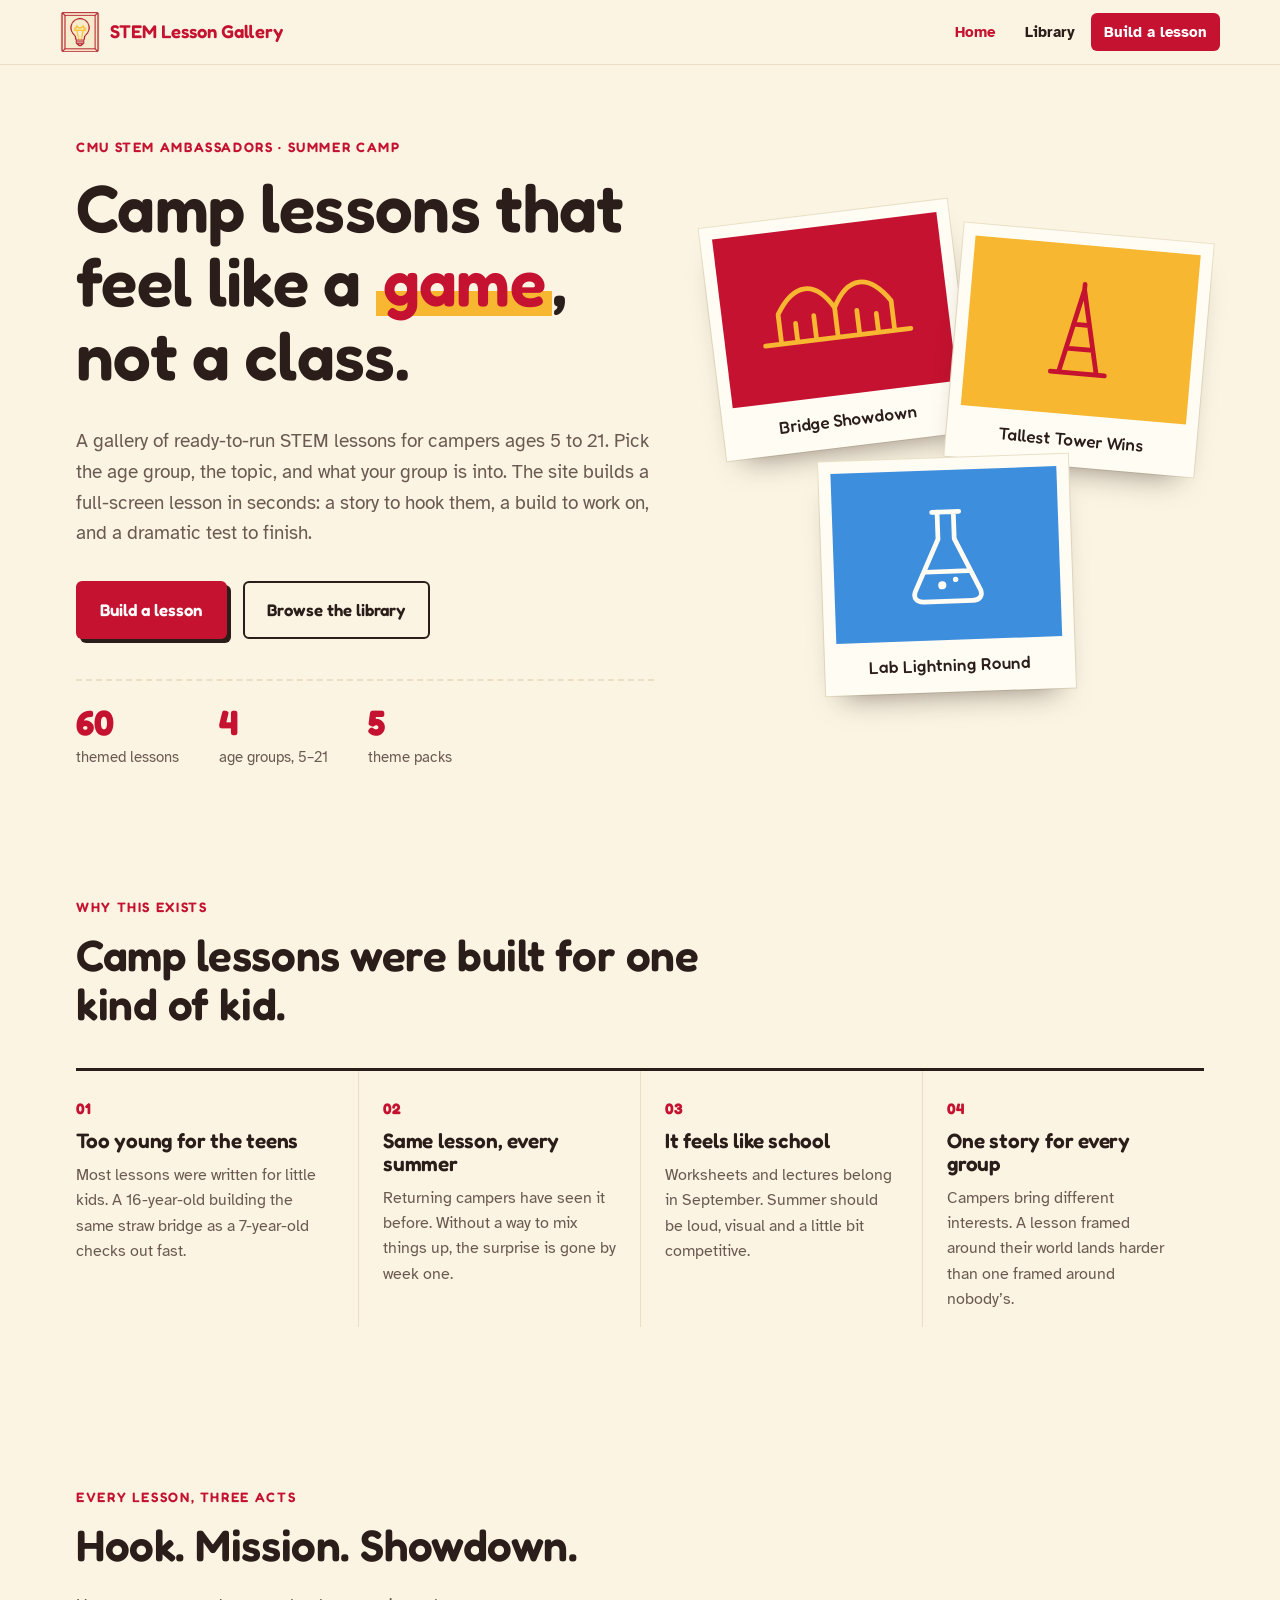
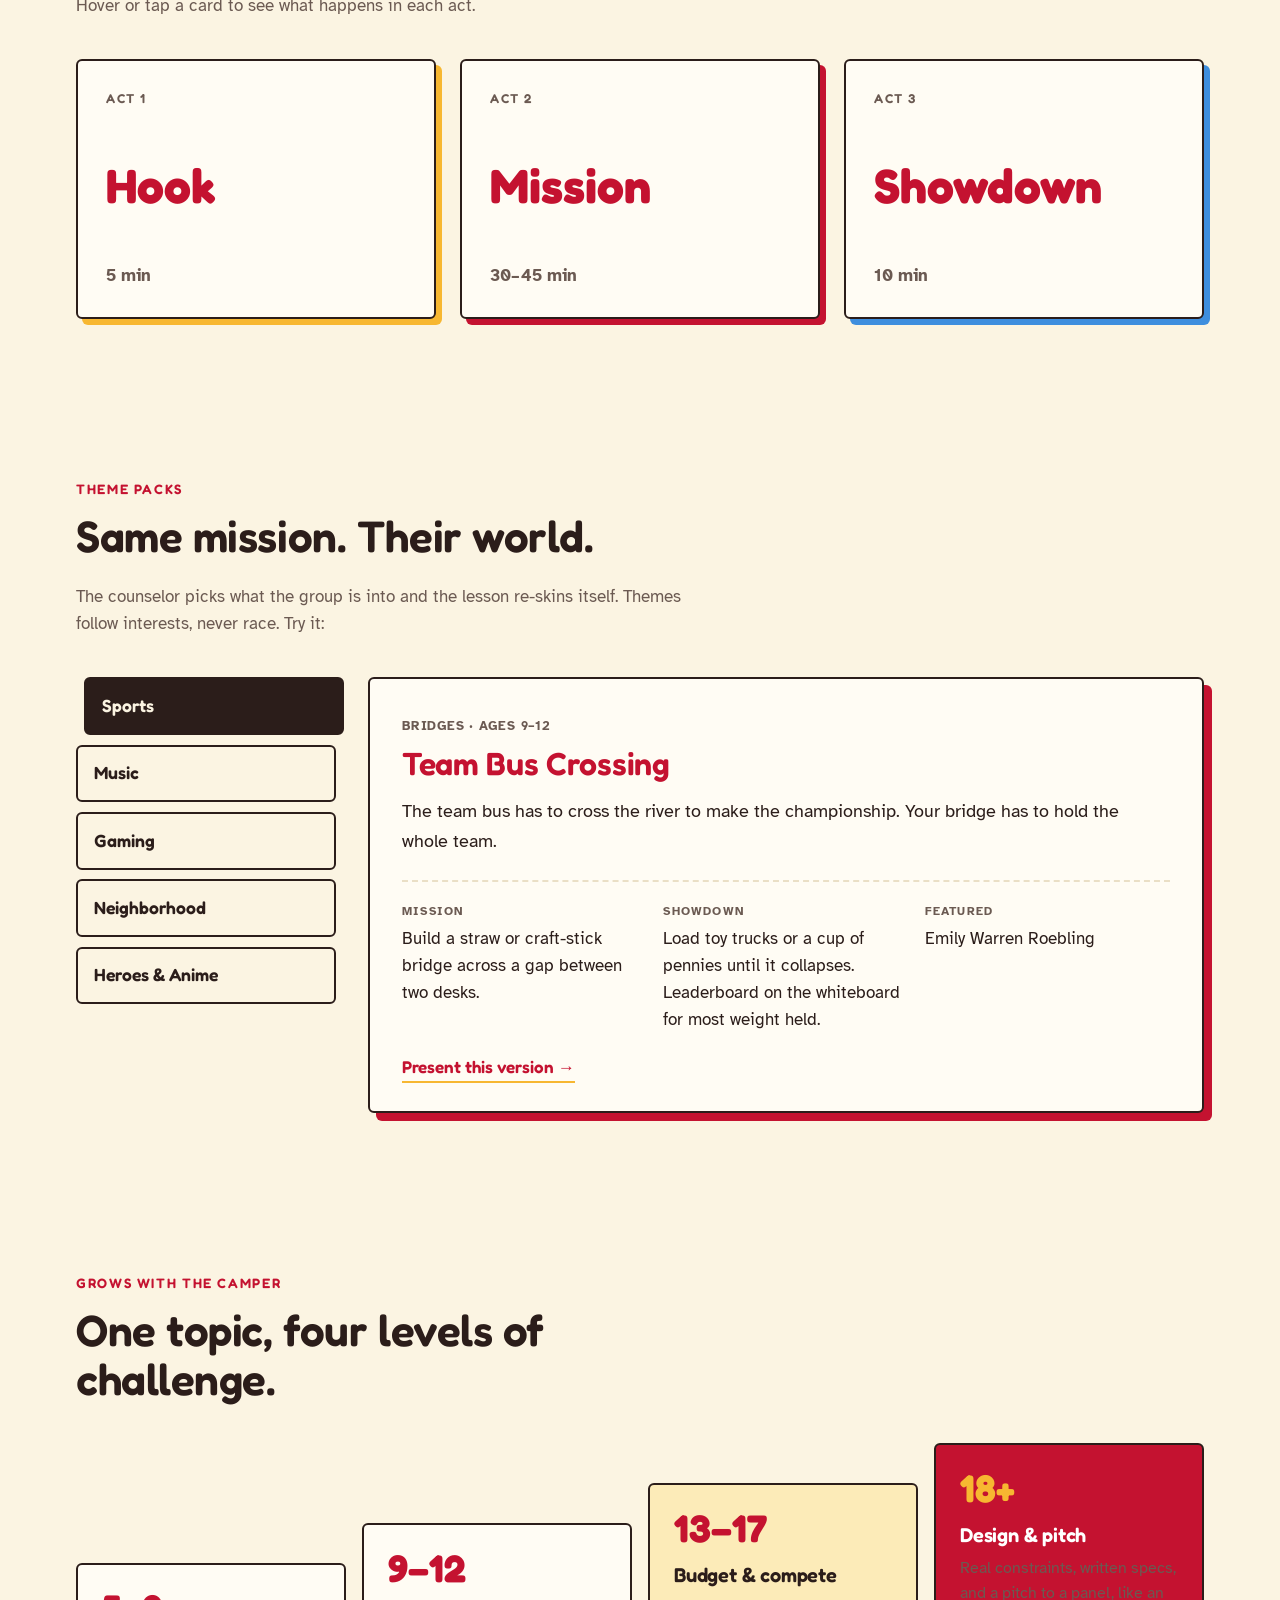
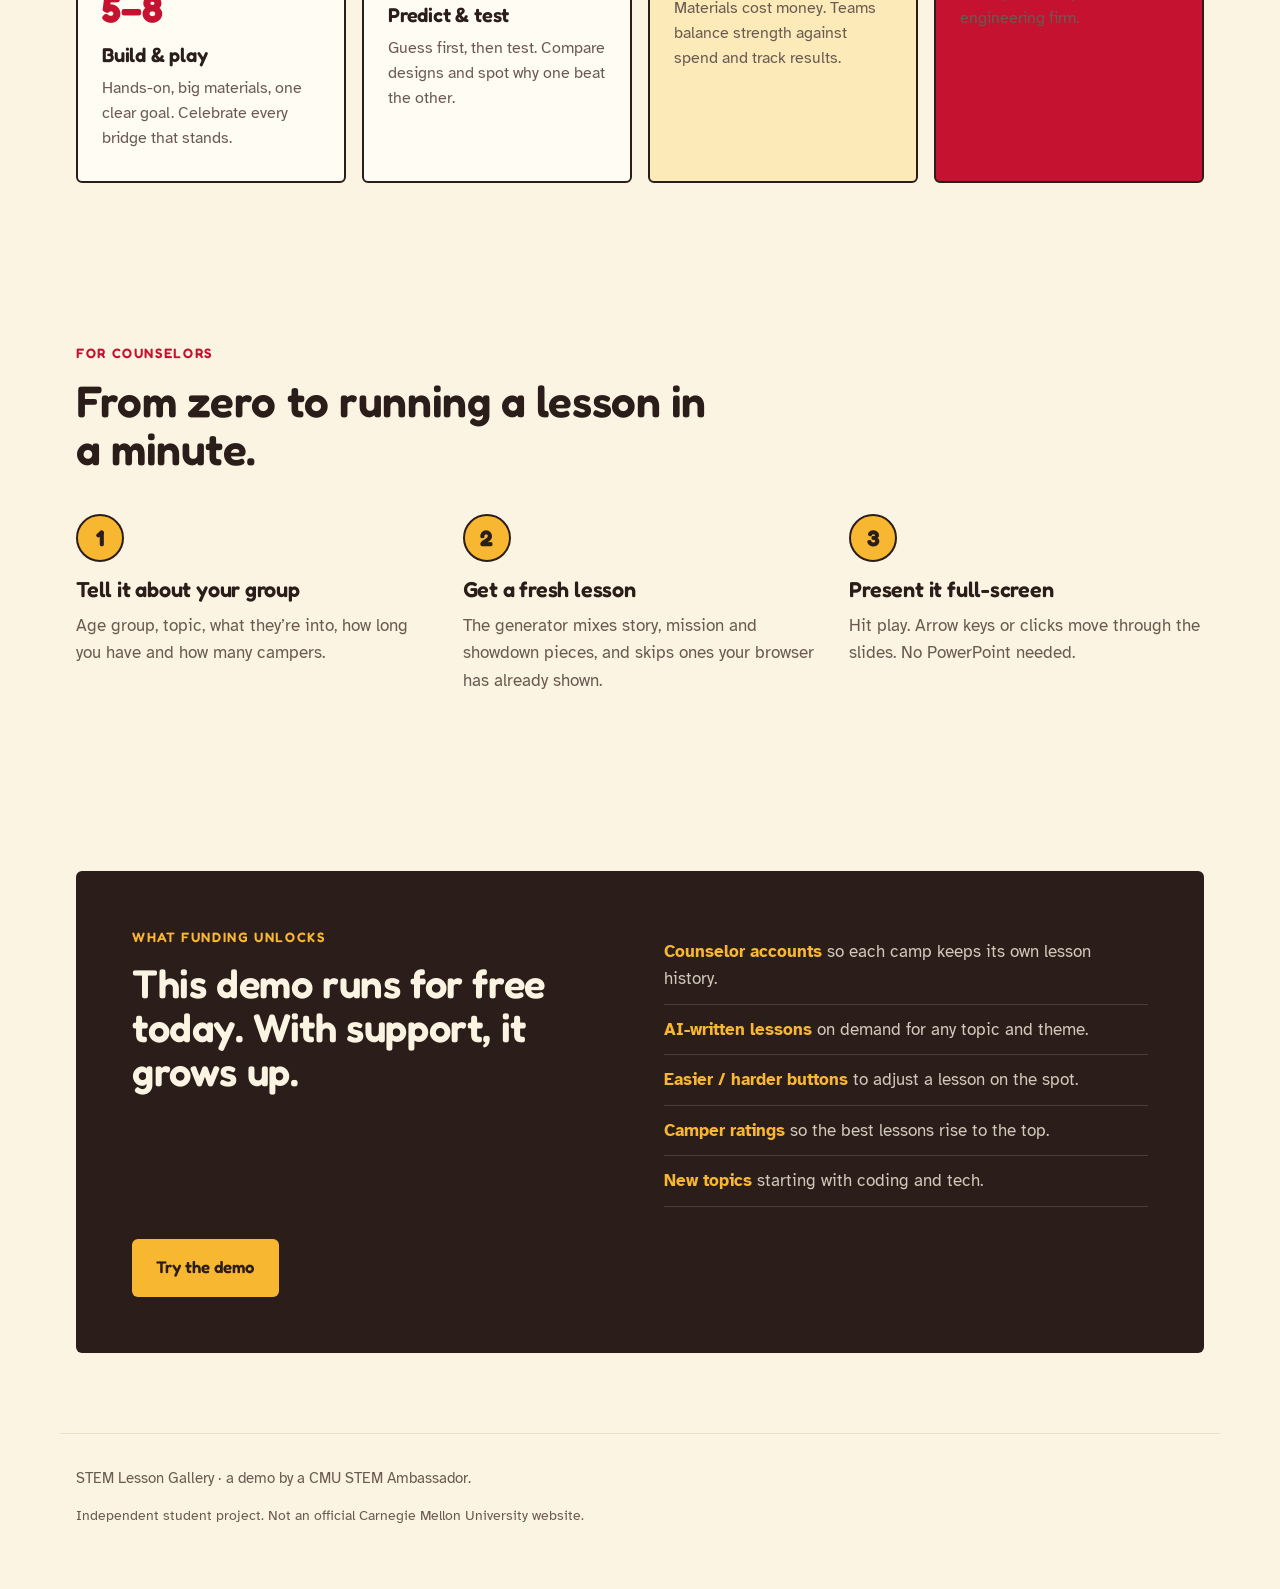
==== commit 02c60e5d: "Connect homepage theme demo to lessons.json The theme switcher on the homepage now shows the real Mo" ====
--- a/index.html
+++ b/index.html
@@ -175,27 +175,29 @@
         <article class="mission-card" id="mission-card" aria-live="polite">
           <header>
             <span class="tag">Bridges &middot; Ages 9&ndash;12</span>
-            <h3 id="m-title">Parade Day Bridge</h3>
+            <h3 id="m-title">Team Bus Crossing</h3>
           </header>
+          <!-- This text is the Sports version, shown until data/lessons.json loads.
+               After that, every theme comes from the same data as the Library. -->
           <p class="m-hook" id="m-hook">
-            The championship parade crosses the river tomorrow, and the old bridge
-            just failed inspection. Your team has 30 minutes to build one that
-            holds the trophy float.
+            The team bus has to cross the river to make the championship.
+            Your bridge has to hold the whole team.
           </p>
           <div class="m-meta">
             <div>
               <span class="m-label">Mission</span>
-              <span>Paper-and-tape bridge spanning 30&nbsp;cm</span>
+              <span id="m-mission">Build a straw or craft-stick bridge across a gap between two desks.</span>
             </div>
             <div>
               <span class="m-label">Showdown</span>
-              <span id="m-show">Load the &ldquo;float&rdquo; one coin at a time</span>
+              <span id="m-show">Load toy trucks or a cup of pennies until it collapses. Leaderboard on the whiteboard for most weight held.</span>
             </div>
             <div>
-              <span class="m-label">Featured engineer</span>
+              <span class="m-label">Featured</span>
               <span id="m-person">Emily Warren Roebling</span>
             </div>
           </div>
+          <a class="m-link" id="m-link" href="slideshow.html?id=br-912--sports">Present this version &rarr;</a>
         </article>
       </div>
     </section>
@@ -276,59 +278,43 @@
     <p class="fine">Independent student project. Not an official Carnegie Mellon University website.</p>
   </footer>
 
+  <script src="js/lessons.js"></script>
   <script>
-    // Theme pack demo: one mission, re-skinned per interest.
-    // Later this data will come from data/lessons.json instead of living here.
-    const themes = {
-      sports: {
-        title: "Parade Day Bridge",
-        hook: "The championship parade crosses the river tomorrow, and the old bridge just failed inspection. Your team has 30 minutes to build one that holds the trophy float.",
-        show: "Load the “float” one coin at a time",
-        person: "Emily Warren Roebling"
-      },
-      music: {
-        title: "Main Stage Walkway",
-        hook: "The headliner’s entrance is a bridge over the crowd, and the stage crew just quit. Build a walkway strong enough for the star and their gear.",
-        show: "Stack the “amp” until the walkway drops the beat",
-        person: "Fazlur Rahman Khan"
-      },
-      gaming: {
-        title: "Level 7: The Gap",
-        hook: "Your squad is one jump from the final boss, but the bridge spawns broken. Craft a crossing before the timer runs out.",
-        show: "Boss-fight weight test, one power-up at a time",
-        person: "Jerry Lawson"
-      },
-      neighborhood: {
-        title: "Bridge to the Hill",
-        hook: "Pittsburgh is the city of bridges. A new walkway could reconnect the Hill District to downtown. Your crew gets the contract.",
-        show: "Community test day: load it like rush hour",
-        person: "Archie Alexander"
-      },
-      heroes: {
-        title: "Rescue Span",
-        hook: "A villain snapped the only bridge out of the city and civilians are stranded. Heroes can’t fly everyone out. Engineers can build.",
-        show: "Evacuation test: how many citizens can it hold?",
-        person: "Othmar Ammann"
-      }
-    };
-
+    // Theme pack demo: one mission (Monster Truck Crossing, ages 9-12),
+    // re-skinned per interest. The text comes from data/lessons.json,
+    // the same data the Library, Slideshow and Generator use.
+    const DEMO_MISSION = "br-912";
     const chips = document.querySelectorAll(".chip");
     const card = document.getElementById("mission-card");
+    let byTheme = {};
+
+    LessonData.load()
+      .then(data => {
+        data.lessons
+          .filter(l => l.missionId === DEMO_MISSION)
+          .forEach(l => { byTheme[l.theme] = l; });
+      })
+      .catch(() => { /* opened without a server: keep the built-in Sports text */ });
 
     chips.forEach(chip => {
       chip.addEventListener("click", () => {
-        const t = themes[chip.dataset.theme];
+        const theme = chip.dataset.theme;
+        const l = byTheme[theme];
         chips.forEach(c => { c.classList.remove("is-active"); c.setAttribute("aria-selected", "false"); });
         chip.classList.add("is-active");
         chip.setAttribute("aria-selected", "true");
 
         card.classList.add("is-swapping");
         setTimeout(() => {
-          document.getElementById("m-title").textContent = t.title;
-          document.getElementById("m-hook").textContent = t.hook;
-          document.getElementById("m-show").textContent = t.show;
-          document.getElementById("m-person").textContent = t.person;
-          card.dataset.theme = chip.dataset.theme;
+          if (l) {
+            document.getElementById("m-title").textContent = l.title;
+            document.getElementById("m-hook").textContent = l.hook;
+            document.getElementById("m-mission").textContent = l.mission;
+            document.getElementById("m-show").textContent = l.showdown;
+            document.getElementById("m-person").textContent = l.person.name + ", " + l.person.role.toLowerCase();
+            document.getElementById("m-link").href = "slideshow.html?id=" + encodeURIComponent(l.id);
+          }
+          card.dataset.theme = theme;
           card.classList.remove("is-swapping");
         }, 180);
       });
--- a/style.css
+++ b/style.css
@@ -1356,3 +1356,15 @@
   .acts-list div { grid-template-columns: 1fr; gap: .1rem; }
   .plan-bar span { font-size: .7rem; padding: 0 .3rem; }
 }
+
+/* Homepage demo: link from the theme card to its slideshow */
+.m-link {
+  display: inline-block;
+  margin-top: 1.25rem;
+  font-family: var(--font-display);
+  font-weight: 600;
+  color: var(--red);
+  text-decoration: none;
+  border-bottom: 2px solid var(--yellow);
+}
+.m-link:hover { border-bottom-color: var(--red); }
